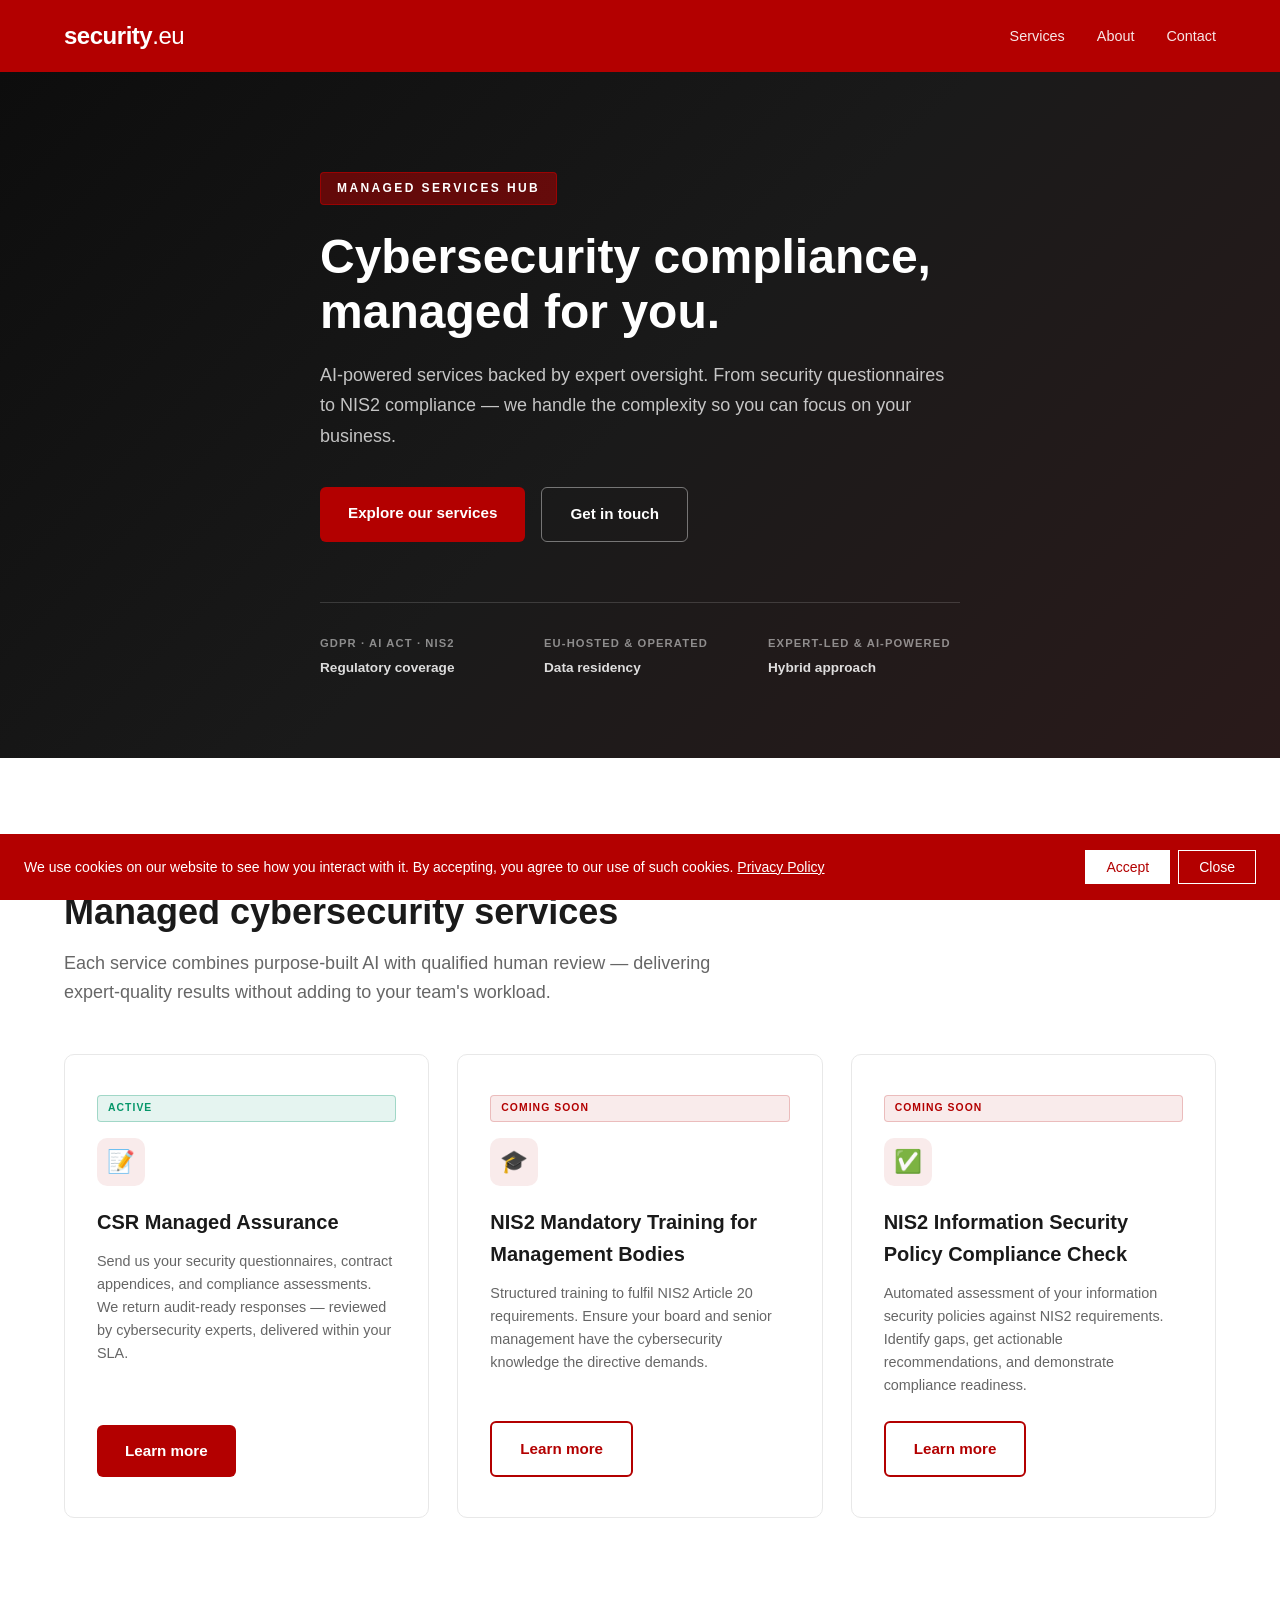
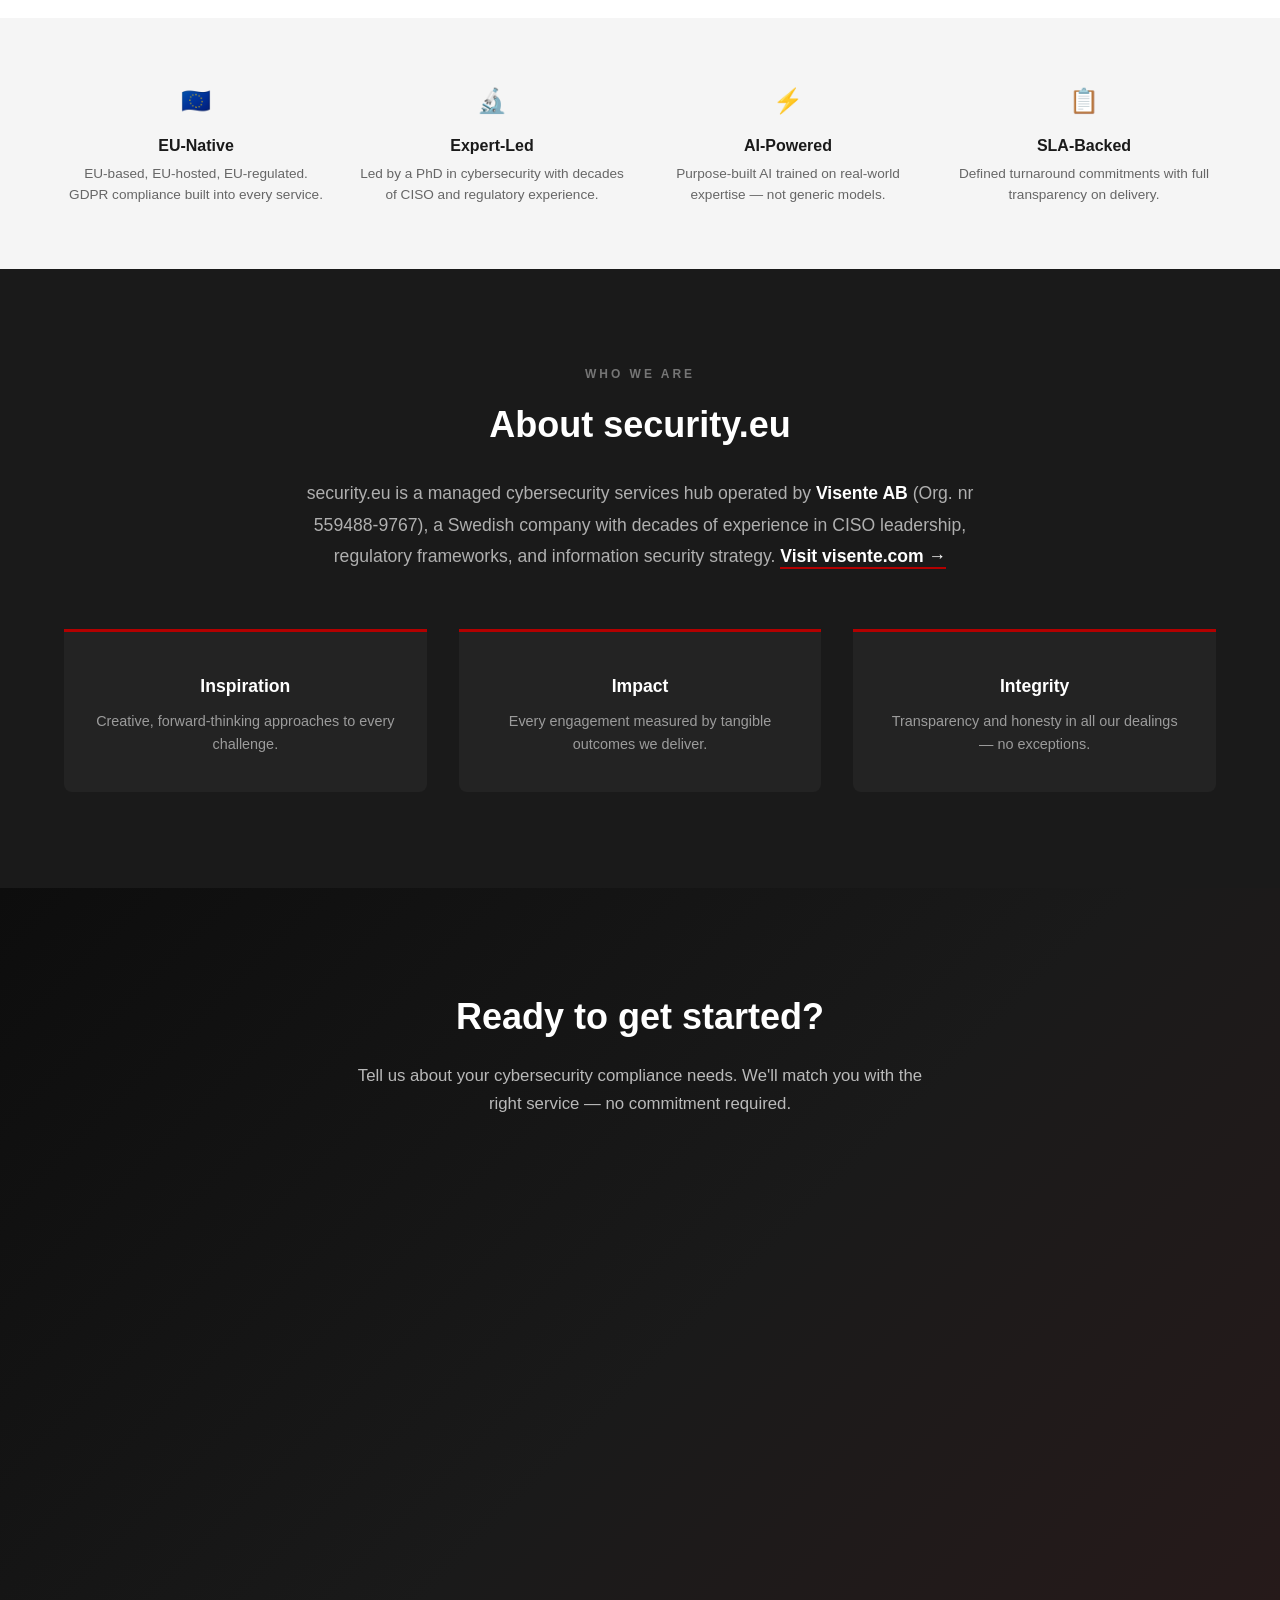
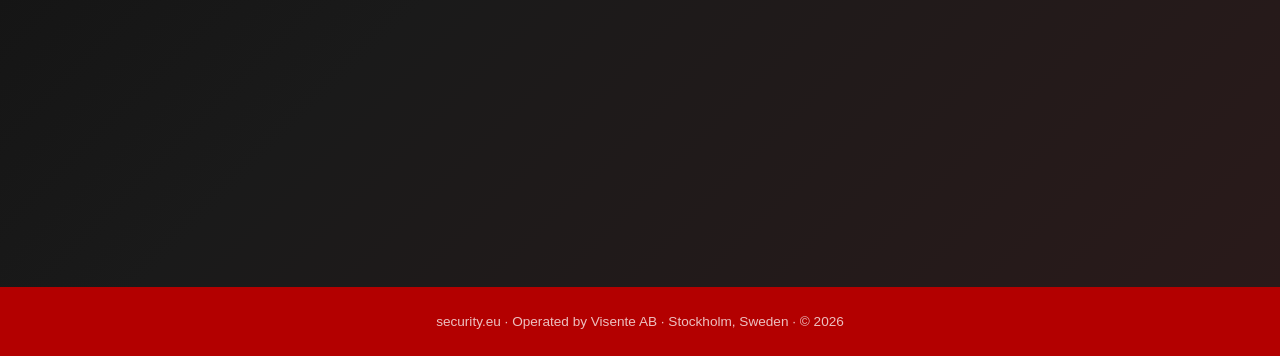
==== index.html @ b404f156 "Switch from custom form API to native Tally iframe solution - Replaced custom contact forms with Tal" ====
<!DOCTYPE html>
<html lang="en">
<head>
  <meta charset="UTF-8">
  <meta name="viewport" content="width=device-width, initial-scale=1.0">
  <title>security.eu — Managed Cybersecurity Services</title>
  <meta name="description" content="Managed cybersecurity services powered by AI and expert oversight. Security questionnaire automation, NIS2 compliance, and regulatory training. EU-native. SLA-backed.">
  <link rel="stylesheet" href="css/styles.css">
</head>
<body>

  <!-- Header -->
  <header class="header">
    <div class="container">
      <a href="/" class="logo">security<span>.eu</span></a>
      <nav>
        <ul class="nav-links">
          <li><a href="#services">Services</a></li>
          <li><a href="#about">About</a></li>
          <li><a href="#contact">Contact</a></li>
        </ul>
      </nav>
      <button class="hamburger" aria-label="Toggle menu">
        <span></span>
        <span></span>
        <span></span>
      </button>
    </div>
  </header>

  <!-- Mobile Nav -->
  <nav class="mobile-nav">
    <a href="#services">Services</a>
    <a href="#about">About</a>
    <a href="#contact">Contact</a>
  </nav>

  <!-- Hero -->
  <section class="hero">
    <div class="container">
      <div class="hero-badge">Managed Services Hub</div>
      <h1>Cybersecurity compliance,<br>managed for you.</h1>
      <p class="hero-sub">AI-powered services backed by expert oversight. From security questionnaires to NIS2 compliance — we handle the complexity so you can focus on your business.</p>
      <div class="hero-buttons">
        <a href="#services" class="btn btn-primary">Explore our services</a>
        <a href="#contact" class="btn btn-secondary">Get in touch</a>
      </div>
      <div class="hero-details">
        <div>
          <div class="hero-detail-label">GDPR &middot; AI Act &middot; NIS2</div>
          <div class="hero-detail-value">Regulatory coverage</div>
        </div>
        <div>
          <div class="hero-detail-label">EU-hosted &amp; operated</div>
          <div class="hero-detail-value">Data residency</div>
        </div>
        <div>
          <div class="hero-detail-label">Expert-led &amp; AI-powered</div>
          <div class="hero-detail-value">Hybrid approach</div>
        </div>
      </div>
    </div>
  </section>

  <!-- Services -->
  <section id="services" class="services-section">
    <div class="container">
      <div class="section-label">Our Services</div>
      <h2 class="section-title fade-in">Managed cybersecurity services</h2>
      <p class="section-subtitle fade-in">Each service combines purpose-built AI with qualified human review — delivering expert-quality results without adding to your team's workload.</p>
      <div class="services-grid" style="margin-top: 48px;">
        <!-- CSR Service -->
        <div class="service-card fade-in">
          <div class="badge badge-active">Active</div>
          <div class="service-card-icon">&#128221;</div>
          <h3>CSR Managed Assurance</h3>
          <p>Send us your security questionnaires, contract appendices, and compliance assessments. We return audit-ready responses — reviewed by cybersecurity experts, delivered within your SLA.</p>
          <a href="csr.html" class="btn btn-primary">Learn more</a>
        </div>
        <!-- NIS2 Training -->
        <div class="service-card fade-in">
          <div class="badge badge-coming-soon">Coming Soon</div>
          <div class="service-card-icon">&#127891;</div>
          <h3>NIS2 Mandatory Training for Management Bodies</h3>
          <p>Structured training to fulfil NIS2 Article 20 requirements. Ensure your board and senior management have the cybersecurity knowledge the directive demands.</p>
          <a href="nis2-training.html" class="btn btn-outline">Learn more</a>
        </div>
        <!-- NIS2 Compliance Check -->
        <div class="service-card fade-in">
          <div class="badge badge-coming-soon">Coming Soon</div>
          <div class="service-card-icon">&#9989;</div>
          <h3>NIS2 Information Security Policy Compliance Check</h3>
          <p>Automated assessment of your information security policies against NIS2 requirements. Identify gaps, get actionable recommendations, and demonstrate compliance readiness.</p>
          <a href="nis2-compliance.html" class="btn btn-outline">Learn more</a>
        </div>
      </div>
    </div>
  </section>

  <!-- Value Strip -->
  <section class="value-strip">
    <div class="container">
      <div class="value-strip-grid">
        <div class="value-strip-item fade-in">
          <div class="value-strip-icon">&#127466;&#127482;</div>
          <h3>EU-Native</h3>
          <p>EU-based, EU-hosted, EU-regulated. GDPR compliance built into every service.</p>
        </div>
        <div class="value-strip-item fade-in">
          <div class="value-strip-icon">&#128300;</div>
          <h3>Expert-Led</h3>
          <p>Led by a PhD in cybersecurity with decades of CISO and regulatory experience.</p>
        </div>
        <div class="value-strip-item fade-in">
          <div class="value-strip-icon">&#9889;</div>
          <h3>AI-Powered</h3>
          <p>Purpose-built AI trained on real-world expertise — not generic models.</p>
        </div>
        <div class="value-strip-item fade-in">
          <div class="value-strip-icon">&#128203;</div>
          <h3>SLA-Backed</h3>
          <p>Defined turnaround commitments with full transparency on delivery.</p>
        </div>
      </div>
    </div>
  </section>

  <!-- About -->
  <section id="about" class="about-section">
    <div class="container">
      <div class="about-label fade-in">WHO WE ARE</div>
      <h2 class="fade-in">About security.eu</h2>
      <p class="about-intro fade-in">security.eu is a managed cybersecurity services hub operated by <strong>Visente AB</strong> (Org. nr 559488-9767), a Swedish company with decades of experience in CISO leadership, regulatory frameworks, and information security strategy. <a href="https://www.visente.com" target="_blank" class="about-link">Visit visente.com &rarr;</a></p>
      <div class="about-values-row fade-in">
        <div class="about-value-card">
          <h4>Inspiration</h4>
          <p>Creative, forward-thinking approaches to every challenge.</p>
        </div>
        <div class="about-value-card">
          <h4>Impact</h4>
          <p>Every engagement measured by tangible outcomes we deliver.</p>
        </div>
        <div class="about-value-card">
          <h4>Integrity</h4>
          <p>Transparency and honesty in all our dealings — no exceptions.</p>
        </div>
      </div>
    </div>
  </section>

  <!-- Contact Form -->
  <section id="contact" class="contact-form-section">
    <div class="container">
      <h2 class="fade-in">Ready to get started?</h2>
      <p class="fade-in">Tell us about your cybersecurity compliance needs. We'll match you with the right service — no commitment required.</p>
      <div class="fade-in" style="max-width: 100%; margin: 0 auto;">
        <iframe data-tally-src="https://tally.so/embed/LZ0pbG" width="100%" height="600" frameborder="0" marginheight="0" marginwidth="0" style="border: none; margin-top: 20px;" title="Contact Form"></iframe>
      </div>
    </div>
  </section>
  <script async src="https://app.tally.so/widgets/embed.js"></script>

  <!-- Footer -->
  <footer class="footer">
    <div class="container">
      <span>security.eu &middot; Operated by Visente AB &middot; Stockholm, Sweden &middot; &copy; 2026</span>
    </div>
  </footer>

  <!-- Cookie Banner -->
  <div class="cookie-banner" id="cookie-banner">
    <span>We use cookies on our website to see how you interact with it. By accepting, you agree to our use of such cookies. <a href="https://www.visente.com/privacy" target="_blank">Privacy Policy</a></span>
    <div class="cookie-banner-buttons">
      <button class="cookie-accept" onclick="acceptCookies()">Accept</button>
      <button onclick="dismissCookies()">Close</button>
    </div>
  </div>
  <script>
    function acceptCookies() { localStorage.setItem('cookies_accepted', '1'); document.getElementById('cookie-banner').classList.add('hidden'); }
    function dismissCookies() { localStorage.setItem('cookies_accepted', '1'); document.getElementById('cookie-banner').classList.add('hidden'); }
    if (localStorage.getItem('cookies_accepted')) document.getElementById('cookie-banner').classList.add('hidden');
  </script>

  <script src="js/main.js"></script>
</body>
</html>
---- css/styles.css ----
/* ===== CSS Variables ===== */
:root {
  --red: #B30000;
  --red-dark: #8B0000;
  --black: #1A1A1A;
  --white: #FFFFFF;
  --gray-light: #F5F5F5;
  --gray-mid: #E8E8E8;
  --gray-text: #666666;
  --font: Arial, Helvetica, sans-serif;
  --max-width: 1200px;
  --header-height: 72px;
}

/* ===== Reset ===== */
*, *::before, *::after {
  box-sizing: border-box;
  margin: 0;
  padding: 0;
}

html {
  scroll-behavior: smooth;
  scroll-padding-top: var(--header-height);
}

body {
  font-family: var(--font);
  color: var(--black);
  line-height: 1.6;
  -webkit-font-smoothing: antialiased;
}

img {
  max-width: 100%;
  display: block;
}

a {
  color: inherit;
  text-decoration: none;
}

/* ===== Utility ===== */
.container {
  max-width: var(--max-width);
  margin: 0 auto;
  padding: 0 24px;
}

.section-label {
  font-size: 0.75rem;
  font-weight: 700;
  letter-spacing: 0.15em;
  text-transform: uppercase;
  color: var(--red);
  margin-bottom: 12px;
}

.section-title {
  font-size: 2.25rem;
  font-weight: 700;
  line-height: 1.2;
  margin-bottom: 16px;
}

.section-subtitle {
  font-size: 1.125rem;
  color: var(--gray-text);
  max-width: 680px;
  line-height: 1.6;
}

/* ===== Header ===== */
.header {
  position: fixed;
  top: 0;
  left: 0;
  right: 0;
  height: var(--header-height);
  background: var(--red);
  z-index: 1000;
  display: flex;
  align-items: center;
}

.header .container {
  display: flex;
  align-items: center;
  justify-content: space-between;
  width: 100%;
}

.logo {
  font-size: 1.5rem;
  font-weight: 700;
  color: var(--white);
  letter-spacing: -0.02em;
}

.logo span {
  font-weight: 400;
}

.nav-links {
  display: flex;
  gap: 32px;
  list-style: none;
}

.nav-links a {
  color: var(--white);
  font-size: 0.9rem;
  font-weight: 500;
  opacity: 0.9;
  transition: opacity 0.2s;
}

.nav-links a:hover {
  opacity: 1;
}

.nav-links .active {
  opacity: 1;
  border-bottom: 2px solid var(--white);
  padding-bottom: 2px;
}

/* Hamburger */
.hamburger {
  display: none;
  flex-direction: column;
  gap: 5px;
  background: none;
  border: none;
  cursor: pointer;
  padding: 4px;
}

.hamburger span {
  display: block;
  width: 24px;
  height: 2px;
  background: var(--white);
  transition: transform 0.3s, opacity 0.3s;
}

.hamburger.active span:nth-child(1) {
  transform: translateY(7px) rotate(45deg);
}

.hamburger.active span:nth-child(2) {
  opacity: 0;
}

.hamburger.active span:nth-child(3) {
  transform: translateY(-7px) rotate(-45deg);
}

/* Mobile nav */
.mobile-nav {
  display: none;
  position: fixed;
  top: var(--header-height);
  left: 0;
  right: 0;
  background: var(--red-dark);
  padding: 24px;
  z-index: 999;
}

.mobile-nav.active {
  display: block;
}

.mobile-nav a {
  display: block;
  color: var(--white);
  font-size: 1.1rem;
  padding: 12px 0;
  border-bottom: 1px solid rgba(255,255,255,0.15);
}

.mobile-nav a:last-child {
  border-bottom: none;
}

/* ===== Hero ===== */
.hero {
  margin-top: var(--header-height);
  background: linear-gradient(135deg, #0D0D0D 0%, #1A1A1A 50%, #2A1A1A 100%);
  color: var(--white);
  padding: 100px 0 80px;
  min-height: 520px;
  display: flex;
  align-items: center;
}

.hero-badge {
  display: inline-block;
  font-size: 0.75rem;
  font-weight: 700;
  letter-spacing: 0.2em;
  text-transform: uppercase;
  color: var(--white);
  background: rgba(179, 0, 0, 0.5);
  border: 1px solid rgba(179, 0, 0, 0.7);
  padding: 6px 16px;
  border-radius: 4px;
  margin-bottom: 24px;
}

.hero h1 {
  font-size: 3rem;
  font-weight: 700;
  line-height: 1.15;
  margin-bottom: 20px;
  max-width: 720px;
}

.hero-sub {
  font-size: 1.125rem;
  color: rgba(255,255,255,0.75);
  max-width: 640px;
  line-height: 1.7;
  margin-bottom: 36px;
}

.hero-buttons {
  display: flex;
  gap: 16px;
  margin-bottom: 60px;
  flex-wrap: wrap;
}

.btn {
  display: inline-block;
  font-size: 0.95rem;
  font-weight: 600;
  padding: 14px 28px;
  border-radius: 6px;
  border: none;
  cursor: pointer;
  transition: background 0.2s, transform 0.1s;
  text-align: center;
}

.btn:active {
  transform: scale(0.98);
}

.btn-primary {
  background: var(--red);
  color: var(--white);
}

.btn-primary:hover {
  background: var(--red-dark);
}

.btn-secondary {
  background: transparent;
  color: var(--white);
  border: 1px solid rgba(255,255,255,0.4);
}

.btn-secondary:hover {
  border-color: var(--white);
  background: rgba(255,255,255,0.08);
}

.btn-outline {
  background: transparent;
  color: var(--red);
  border: 2px solid var(--red);
}

.btn-outline:hover {
  background: var(--red);
  color: var(--white);
}

.hero-details {
  display: grid;
  grid-template-columns: repeat(3, 1fr);
  gap: 32px;
  border-top: 1px solid rgba(255,255,255,0.15);
  padding-top: 32px;
  max-width: 640px;
}

.hero-detail-label {
  font-size: 0.7rem;
  font-weight: 700;
  letter-spacing: 0.1em;
  text-transform: uppercase;
  color: rgba(255,255,255,0.5);
  margin-bottom: 4px;
}

.hero-detail-value {
  font-size: 0.85rem;
  color: rgba(255,255,255,0.85);
  font-weight: 600;
}

.hero-detail-desc {
  font-size: 0.75rem;
  color: rgba(255,255,255,0.45);
  margin-top: 2px;
}

/* ===== Hub Services Grid ===== */
.services-section {
  padding: 100px 0;
  background: var(--white);
}

.services-section .section-subtitle {
  margin-bottom: 48px;
}

.services-grid {
  display: grid;
  grid-template-columns: repeat(3, 1fr);
  gap: 28px;
}

.service-card {
  position: relative;
  padding: 40px 32px;
  border: 1px solid var(--gray-mid);
  border-radius: 10px;
  transition: box-shadow 0.25s, transform 0.2s;
  display: flex;
  flex-direction: column;
}

.service-card:hover {
  box-shadow: 0 8px 32px rgba(0,0,0,0.08);
  transform: translateY(-2px);
}

.service-card-icon {
  width: 48px;
  height: 48px;
  background: rgba(179, 0, 0, 0.08);
  border-radius: 10px;
  display: flex;
  align-items: center;
  justify-content: center;
  margin-bottom: 20px;
  font-size: 1.4rem;
}

.service-card h3 {
  font-size: 1.25rem;
  margin-bottom: 12px;
  color: var(--black);
}

.service-card p {
  font-size: 0.9rem;
  color: var(--gray-text);
  line-height: 1.6;
  margin-bottom: 24px;
  flex: 1;
}

.service-card .btn {
  align-self: flex-start;
}

/* Status badges */
.badge {
  display: inline-block;
  font-size: 0.65rem;
  font-weight: 700;
  letter-spacing: 0.1em;
  text-transform: uppercase;
  padding: 4px 10px;
  border-radius: 4px;
  margin-bottom: 16px;
}

.badge-active {
  background: rgba(5, 150, 105, 0.1);
  color: #059669;
  border: 1px solid rgba(5, 150, 105, 0.3);
}

.badge-coming-soon {
  background: rgba(179, 0, 0, 0.08);
  color: var(--red);
  border: 1px solid rgba(179, 0, 0, 0.2);
}

/* ===== Value Strip (hub page) ===== */
.value-strip {
  padding: 64px 0;
  background: var(--gray-light);
}

.value-strip-grid {
  display: grid;
  grid-template-columns: repeat(4, 1fr);
  gap: 32px;
  text-align: center;
}

.value-strip-item h3 {
  font-size: 1rem;
  margin-bottom: 6px;
  color: var(--black);
}

.value-strip-item p {
  font-size: 0.85rem;
  color: var(--gray-text);
  line-height: 1.5;
}

.value-strip-icon {
  font-size: 1.5rem;
  margin-bottom: 12px;
}

/* ===== Placeholder Page Hero ===== */
.placeholder-hero {
  margin-top: var(--header-height);
  background: linear-gradient(135deg, #0D0D0D 0%, #1A1A1A 50%, #2A1A1A 100%);
  color: var(--white);
  padding: 80px 0;
  text-align: center;
}

.placeholder-hero h1 {
  font-size: 2.5rem;
  font-weight: 700;
  line-height: 1.2;
  margin-bottom: 20px;
  max-width: 700px;
  margin-left: auto;
  margin-right: auto;
}

.placeholder-hero .hero-sub {
  max-width: 560px;
  margin-left: auto;
  margin-right: auto;
}

.placeholder-content {
  padding: 80px 0;
  background: var(--white);
}

.placeholder-content .container {
  max-width: 720px;
}

.placeholder-features {
  list-style: none;
  margin: 32px 0 40px;
}

.placeholder-features li {
  font-size: 1rem;
  color: var(--gray-text);
  padding: 12px 0;
  border-bottom: 1px solid var(--gray-mid);
  padding-left: 28px;
  position: relative;
}

.placeholder-features li::before {
  content: "\2713";
  position: absolute;
  left: 0;
  color: var(--red);
  font-weight: 700;
}

.placeholder-cta {
  padding: 80px 0;
  background: var(--gray-light);
  text-align: center;
}

.placeholder-cta h2 {
  font-size: 1.75rem;
  margin-bottom: 12px;
}

.placeholder-cta p {
  font-size: 1rem;
  color: var(--gray-text);
  max-width: 500px;
  margin: 0 auto 28px;
  line-height: 1.6;
}

/* ===== Breadcrumb ===== */
.breadcrumb {
  margin-top: var(--header-height);
  padding: 16px 0;
  background: var(--gray-light);
  font-size: 0.8rem;
  color: var(--gray-text);
}

.breadcrumb a {
  color: var(--red);
}

.breadcrumb a:hover {
  text-decoration: underline;
}

.breadcrumb span {
  margin: 0 8px;
  opacity: 0.5;
}

/* Hero after breadcrumb has no margin-top */
.breadcrumb + .hero,
.breadcrumb + .placeholder-hero {
  margin-top: 0;
}

/* ===== How It Works ===== */
.how-it-works {
  padding: 100px 0;
  background: var(--white);
}

.steps-grid {
  display: grid;
  grid-template-columns: repeat(4, 1fr);
  gap: 32px;
  margin-top: 48px;
}

.step-card {
  padding: 32px 24px;
  border: 1px solid var(--gray-mid);
  border-radius: 8px;
  transition: box-shadow 0.2s;
}

.step-card:hover {
  box-shadow: 0 4px 20px rgba(0,0,0,0.06);
}

.step-number {
  font-size: 0.8rem;
  font-weight: 700;
  color: var(--red);
  margin-bottom: 16px;
}

.step-card h3 {
  font-size: 1.25rem;
  margin-bottom: 12px;
}

.step-card p {
  font-size: 0.9rem;
  color: var(--gray-text);
  line-height: 1.6;
}

/* ===== Our Approach ===== */
.approach {
  padding: 100px 0;
  background: var(--gray-light);
}

.approach-intro {
  font-size: 1.05rem;
  color: var(--gray-text);
  max-width: 720px;
  margin-bottom: 48px;
  line-height: 1.7;
}

.approach-blocks {
  display: grid;
  gap: 40px;
  margin-bottom: 56px;
}

.approach-block h3 {
  font-size: 1.2rem;
  margin-bottom: 10px;
  color: var(--black);
}

.approach-block p {
  font-size: 0.95rem;
  color: var(--gray-text);
  line-height: 1.7;
  max-width: 800px;
}

.expert-card {
  background: var(--white);
  border-radius: 8px;
  padding: 40px;
  border-left: 4px solid var(--red);
}

.expert-card-label {
  font-size: 0.7rem;
  font-weight: 700;
  letter-spacing: 0.15em;
  text-transform: uppercase;
  color: var(--red);
  margin-bottom: 12px;
}

.expert-card h3 {
  font-size: 1.4rem;
  margin-bottom: 12px;
}

.expert-card p {
  font-size: 0.95rem;
  color: var(--gray-text);
  line-height: 1.7;
}

/* ===== Why Security.eu ===== */
.why-us {
  padding: 100px 0;
  background: var(--white);
}

.why-us .section-subtitle {
  margin-bottom: 48px;
}

.value-grid {
  display: grid;
  grid-template-columns: repeat(3, 1fr);
  gap: 24px;
}

.value-card {
  padding: 32px;
  border: 1px solid var(--gray-mid);
  border-radius: 8px;
  transition: box-shadow 0.2s;
}

.value-card:hover {
  box-shadow: 0 4px 20px rgba(0,0,0,0.06);
}

.value-card h3 {
  font-size: 1.1rem;
  margin-bottom: 10px;
  color: var(--black);
}

.value-card p {
  font-size: 0.9rem;
  color: var(--gray-text);
  line-height: 1.6;
}

/* ===== Comparison Table ===== */
.comparison {
  padding: 100px 0;
  background: var(--gray-light);
}

.comparison-table-wrap {
  margin-top: 48px;
  overflow-x: auto;
}

.comparison-table {
  width: 100%;
  border-collapse: collapse;
  min-width: 600px;
}

.comparison-table th,
.comparison-table td {
  padding: 16px 20px;
  text-align: left;
  font-size: 0.9rem;
  border-bottom: 1px solid var(--gray-mid);
}

.comparison-table thead th {
  background: var(--black);
  color: var(--white);
  font-weight: 600;
  font-size: 0.85rem;
  letter-spacing: 0.02em;
}

.comparison-table thead th:first-child {
  border-radius: 8px 0 0 0;
}

.comparison-table thead th:last-child {
  border-radius: 0 8px 0 0;
}

.comparison-table tbody tr:hover {
  background: rgba(0,0,0,0.02);
}

.comparison-table td:first-child {
  font-weight: 600;
  color: var(--black);
}

.comparison-table .check {
  color: var(--red);
  font-weight: 700;
}

.comparison-table .competitor {
  color: var(--gray-text);
}

/* ===== What We Cover ===== */
.coverage {
  padding: 100px 0;
  background: var(--white);
}

.coverage-grid {
  display: grid;
  grid-template-columns: repeat(3, 1fr);
  gap: 24px;
  margin-top: 48px;
}

.coverage-card {
  padding: 28px;
  background: var(--gray-light);
  border-radius: 8px;
  border-left: 3px solid var(--red);
}

.coverage-card h3 {
  font-size: 1.05rem;
  margin-bottom: 8px;
}

.coverage-card p {
  font-size: 0.85rem;
  color: var(--gray-text);
  line-height: 1.5;
}

/* ===== CTA Section ===== */
.cta-section {
  padding: 100px 0;
  background: linear-gradient(135deg, #0D0D0D 0%, #1A1A1A 50%, #2A1A1A 100%);
  color: var(--white);
  text-align: center;
}

.cta-section h2 {
  font-size: 2.25rem;
  margin-bottom: 16px;
}

.cta-section p {
  font-size: 1.05rem;
  color: rgba(255,255,255,0.7);
  max-width: 600px;
  margin: 0 auto 36px;
  line-height: 1.7;
}

.cta-section .btn-primary {
  font-size: 1.05rem;
  padding: 16px 36px;
}

.cta-contact {
  margin-top: 24px;
  font-size: 0.85rem;
  color: rgba(255,255,255,0.45);
}

.cta-contact a {
  color: rgba(255,255,255,0.65);
}

.cta-contact a:hover {
  color: var(--white);
}

/* ===== Contact Form ===== */
.contact-form-section {
  padding: 100px 0;
  background: linear-gradient(135deg, #0D0D0D 0%, #1A1A1A 50%, #2A1A1A 100%);
  color: var(--white);
}

.contact-form-section h2 {
  font-size: 2.25rem;
  margin-bottom: 16px;
  text-align: center;
}

.contact-form-section > .container > p {
  font-size: 1.05rem;
  color: rgba(255,255,255,0.7);
  max-width: 600px;
  margin: 0 auto 40px;
  line-height: 1.7;
  text-align: center;
}

.contact-form {
  max-width: 600px;
  margin: 0 auto;
}

.form-row {
  display: grid;
  grid-template-columns: 1fr 1fr;
  gap: 16px;
}

.form-group {
  margin-bottom: 20px;
}

.form-group label {
  display: block;
  font-size: 0.85rem;
  font-weight: 600;
  margin-bottom: 6px;
  color: rgba(255,255,255,0.85);
}

.form-group label .optional {
  font-weight: 400;
  color: rgba(255,255,255,0.4);
  font-size: 0.8rem;
}

.form-group input,
.form-group select,
.form-group textarea {
  width: 100%;
  padding: 12px 16px;
  font-size: 0.95rem;
  font-family: var(--font);
  background: rgba(255,255,255,0.08);
  border: 1px solid rgba(255,255,255,0.2);
  border-radius: 6px;
  color: var(--white);
  transition: border-color 0.2s, background 0.2s;
}

.form-group input::placeholder,
.form-group textarea::placeholder {
  color: rgba(255,255,255,0.3);
}

.form-group input:focus,
.form-group select:focus,
.form-group textarea:focus {
  outline: none;
  border-color: var(--red);
  background: rgba(255,255,255,0.12);
}

.form-group select {
  appearance: none;
  background-image: url("data:image/svg+xml,%3Csvg xmlns='http://www.w3.org/2000/svg' width='12' height='8' fill='rgba(255,255,255,0.5)'%3E%3Cpath d='M6 8L0 0h12z'/%3E%3C/svg%3E");
  background-repeat: no-repeat;
  background-position: right 16px center;
  padding-right: 40px;
  cursor: pointer;
}

.form-group select option {
  background: var(--black);
  color: var(--white);
}

.form-group textarea {
  resize: vertical;
  min-height: 120px;
}

.contact-form .btn-primary {
  font-size: 1.05rem;
  padding: 16px 36px;
  width: 100%;
}

.form-success {
  text-align: center;
  padding: 48px 0;
}

.form-success h3 {
  font-size: 1.5rem;
  margin-bottom: 12px;
}

.form-success p {
  color: rgba(255,255,255,0.7);
  font-size: 1rem;
}

.form-note {
  margin-top: 16px;
  font-size: 0.8rem;
  color: rgba(255,255,255,0.4);
  text-align: center;
}

.form-note a {
  color: rgba(255,255,255,0.6);
}

.form-note a:hover {
  color: var(--white);
}

/* ===== Footer ===== */
.footer {
  background: var(--red);
  color: var(--white);
  padding: 24px 0;
  text-align: center;
  font-size: 0.85rem;
}

.footer span {
  opacity: 0.75;
}

/* ===== Scroll Animations ===== */
.fade-in {
  opacity: 0;
  transform: translateY(24px);
  transition: opacity 0.6s ease, transform 0.6s ease;
}

.fade-in.visible {
  opacity: 1;
  transform: translateY(0);
}

/* ===== Responsive ===== */
@media (max-width: 1024px) {
  .steps-grid {
    grid-template-columns: repeat(2, 1fr);
  }

  .value-grid {
    grid-template-columns: repeat(2, 1fr);
  }

  .coverage-grid {
    grid-template-columns: repeat(2, 1fr);
  }

  .services-grid {
    grid-template-columns: repeat(2, 1fr);
  }

  .value-strip-grid {
    grid-template-columns: repeat(2, 1fr);
    gap: 24px;
  }
}

@media (max-width: 768px) {
  .nav-links {
    display: none;
  }

  .hamburger {
    display: flex;
  }

  .hero {
    padding: 60px 0;
    min-height: auto;
  }

  .hero h1 {
    font-size: 2rem;
  }

  .hero-details {
    grid-template-columns: repeat(3, 1fr);
    gap: 16px;
  }

  .section-title {
    font-size: 1.75rem;
  }

  .steps-grid {
    grid-template-columns: 1fr;
  }

  .value-grid {
    grid-template-columns: 1fr;
  }

  .coverage-grid {
    grid-template-columns: 1fr;
  }

  .services-grid {
    grid-template-columns: 1fr;
  }

  .value-strip-grid {
    grid-template-columns: 1fr;
  }

  .hero-buttons {
    flex-direction: column;
  }

  .hero-buttons .btn {
    width: 100%;
  }

  .cta-section h2 {
    font-size: 1.75rem;
  }

  .expert-card {
    padding: 24px;
  }

  .placeholder-hero h1 {
    font-size: 1.75rem;
  }

  .how-it-works,
  .approach,
  .why-us,
  .comparison,
  .coverage,
  .cta-section,
  .services-section {
    padding: 64px 0;
  }

  .placeholder-hero,
  .placeholder-content,
  .placeholder-cta {
    padding: 48px 0;
  }

  .form-row {
    grid-template-columns: 1fr;
  }

  .contact-form-section h2 {
    font-size: 1.75rem;
  }

  .contact-form-section {
    padding: 64px 0;
  }
}

/* ===== About Section ===== */
.about-section {
  background: var(--black);
  padding: 96px 0;
  color: var(--white);
  text-align: center;
}

.about-label {
  font-size: 0.75rem;
  font-weight: 700;
  letter-spacing: 3px;
  text-transform: uppercase;
  color: rgba(255, 255, 255, 0.4);
  margin-bottom: 12px;
}

.about-section h2 {
  font-size: 2.25rem;
  margin-bottom: 24px;
  color: var(--white);
}

.about-intro {
  font-size: 1.1rem;
  line-height: 1.8;
  color: rgba(255, 255, 255, 0.65);
  max-width: 720px;
  margin: 0 auto 56px;
}

.about-intro strong {
  color: var(--white);
}

.about-link {
  color: var(--white);
  font-weight: 600;
  text-decoration: none;
  border-bottom: 2px solid var(--red);
  padding-bottom: 1px;
  transition: color 0.2s;
}

.about-link:hover {
  color: var(--red);
}

.about-values-row {
  display: grid;
  grid-template-columns: repeat(3, 1fr);
  gap: 32px;
}

.about-value-card {
  background: rgba(255, 255, 255, 0.04);
  border-top: 3px solid var(--red);
  padding: 40px 32px 36px;
  border-radius: 0 0 8px 8px;
  text-align: center;
}

.about-value-card h4 {
  font-size: 1.1rem;
  font-weight: 700;
  margin-bottom: 10px;
  color: var(--white);
}

.about-value-card p {
  font-size: 0.9rem;
  line-height: 1.6;
  color: rgba(255, 255, 255, 0.55);
  margin: 0;
}

@media (max-width: 768px) {
  .about-values-row {
    grid-template-columns: 1fr;
    gap: 20px;
  }
}

/* ===== Cookie Banner ===== */
.cookie-banner {
  position: fixed;
  bottom: 0;
  left: 0;
  right: 0;
  background: var(--red);
  color: var(--white);
  padding: 16px 24px;
  display: flex;
  align-items: center;
  justify-content: space-between;
  gap: 16px;
  z-index: 9999;
  font-size: 0.875rem;
}

.cookie-banner a {
  color: var(--white);
  text-decoration: underline;
}

.cookie-banner-buttons {
  display: flex;
  gap: 8px;
  flex-shrink: 0;
}

.cookie-banner-buttons button {
  padding: 8px 20px;
  border: 1px solid var(--white);
  background: transparent;
  color: var(--white);
  font-size: 0.875rem;
  cursor: pointer;
  font-family: var(--font);
}

.cookie-banner-buttons .cookie-accept {
  background: var(--white);
  color: var(--red);
}

.cookie-banner.hidden {
  display: none;
}

@media (max-width: 600px) {
  .cookie-banner {
    flex-direction: column;
    text-align: center;
  }
}
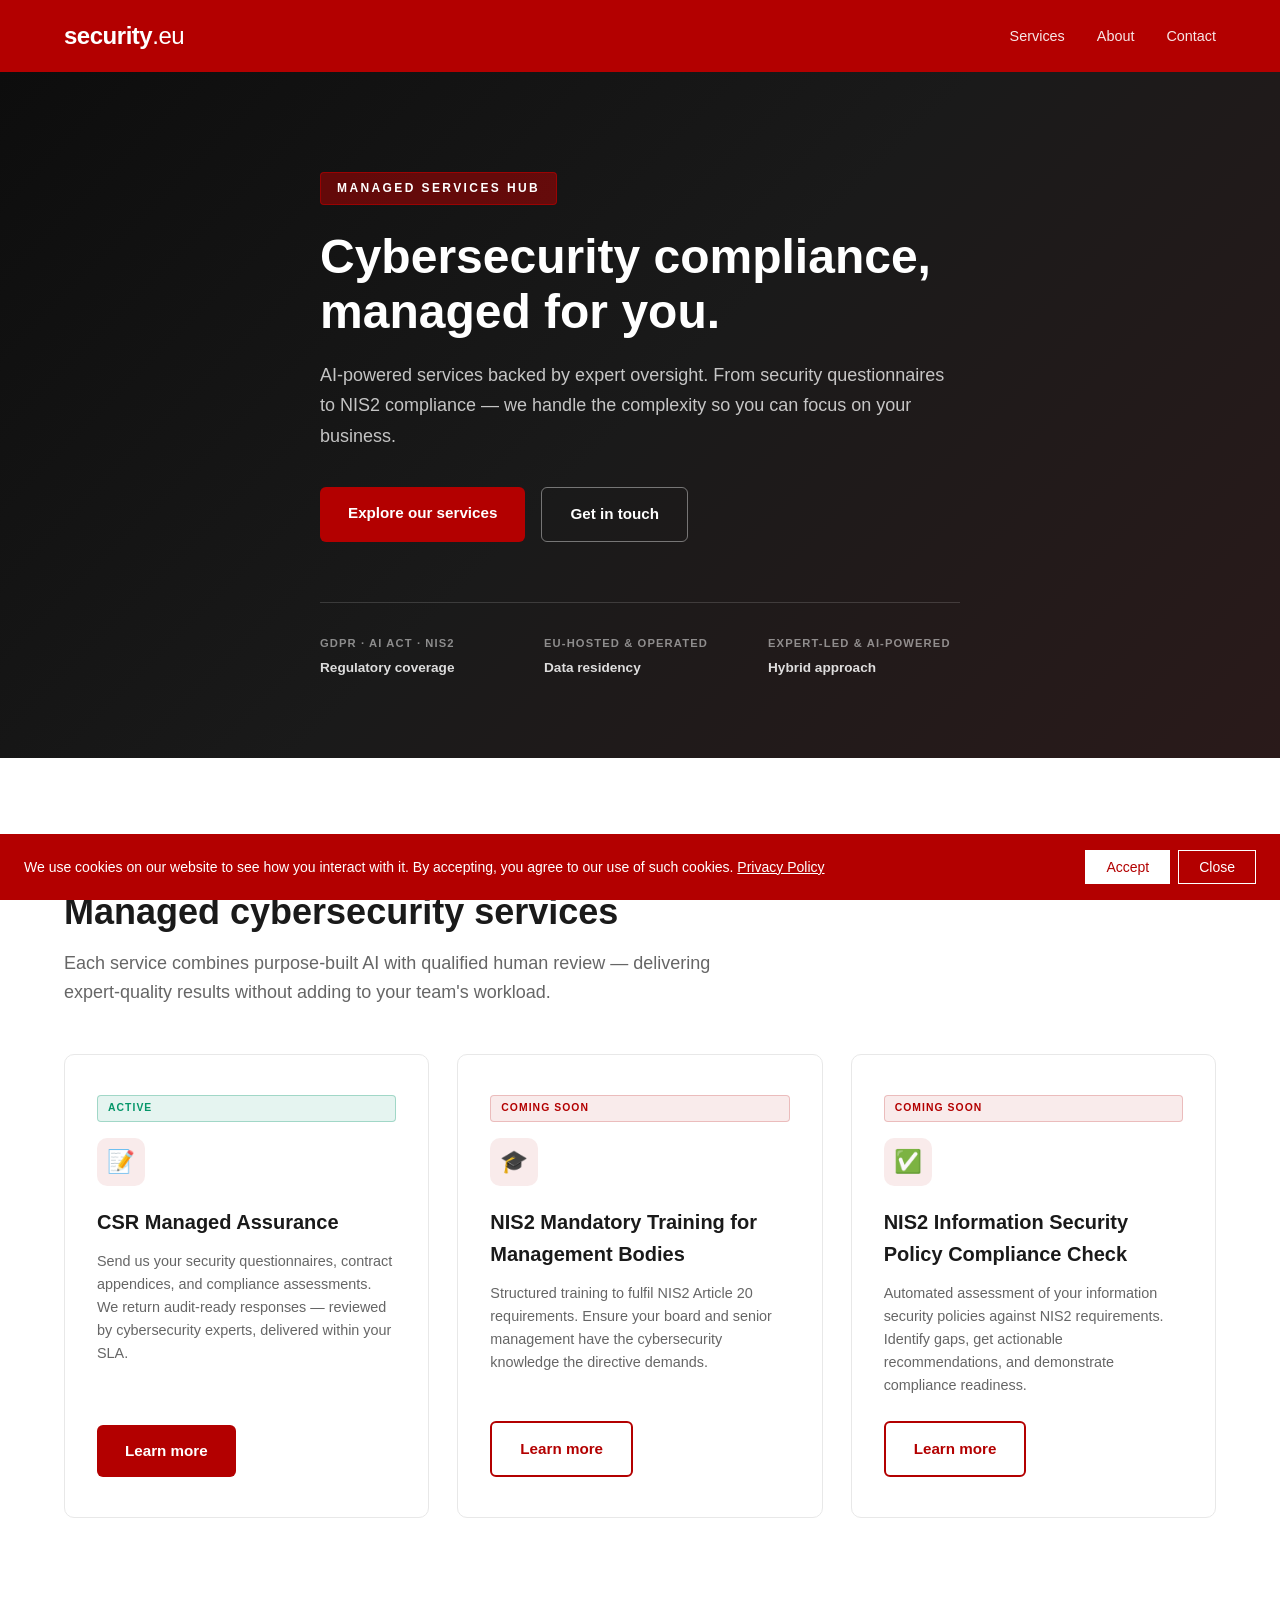
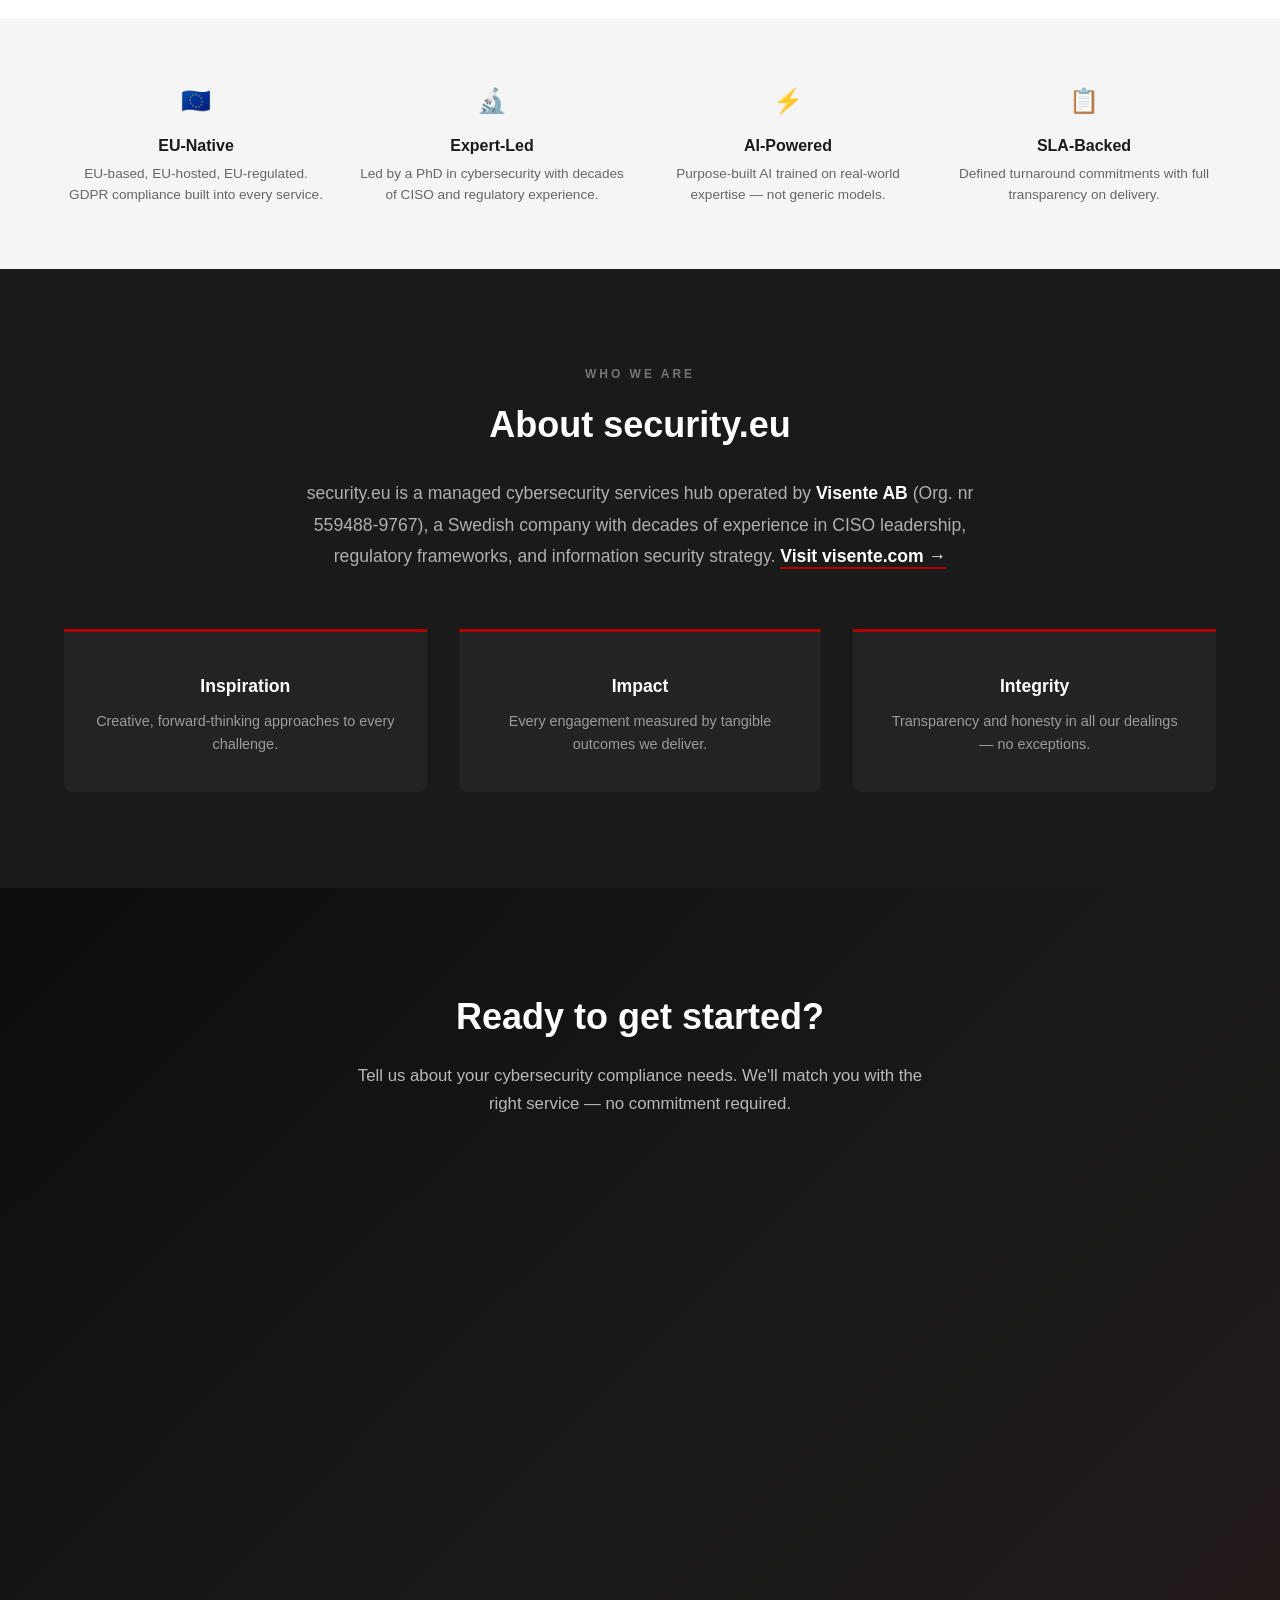
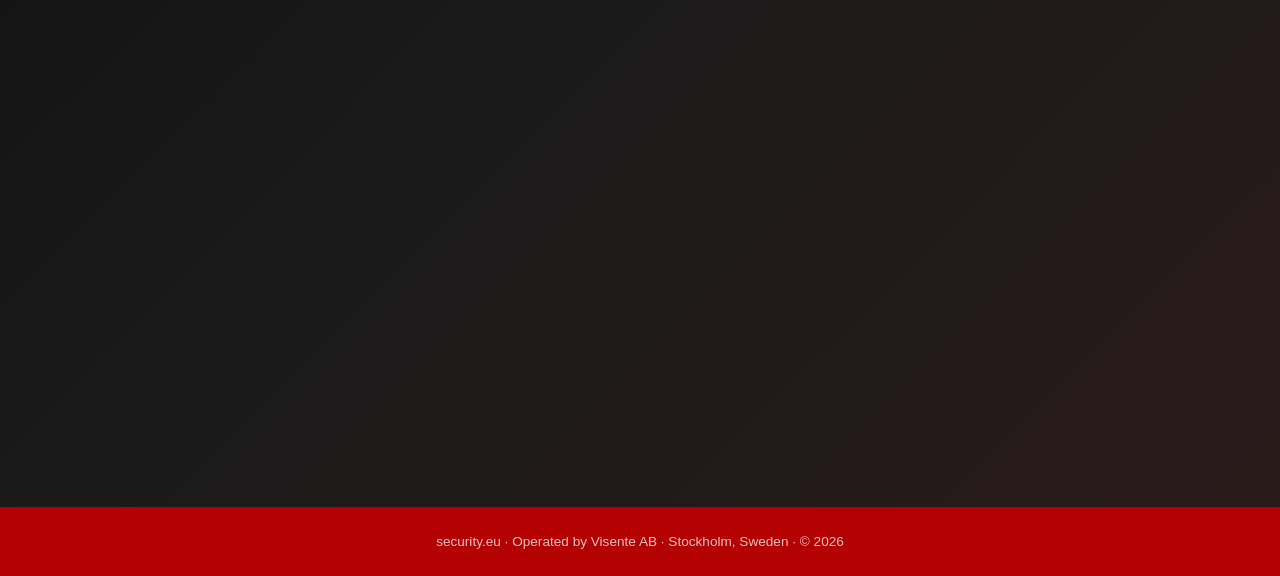
==== commit 332c7137: "Style Tally form for dark theme - Add transparentBackground=1 to remove white form background - Add " ====
--- a/index.html
+++ b/index.html
@@ -5,7 +5,76 @@
   <meta name="viewport" content="width=device-width, initial-scale=1.0">
   <title>security.eu — Managed Cybersecurity Services</title>
   <meta name="description" content="Managed cybersecurity services powered by AI and expert oversight. Security questionnaire automation, NIS2 compliance, and regulatory training. EU-native. SLA-backed.">
+  <meta name="robots" content="index, follow">
+  <meta name="language" content="English">
+  <meta name="author" content="security.eu">
+  <link rel="canonical" href="https://security.eu/">
+  <meta property="og:type" content="website">
+  <meta property="og:title" content="security.eu — Managed Cybersecurity Services">
+  <meta property="og:description" content="Managed cybersecurity services powered by AI and expert oversight. Security questionnaire automation, NIS2 compliance, and regulatory training. EU-native. SLA-backed.">
+  <meta property="og:url" content="https://security.eu/">
+  <meta name="twitter:card" content="summary_large_image">
+  <meta name="twitter:title" content="security.eu — Managed Cybersecurity Services">
+  <meta name="twitter:description" content="Managed cybersecurity services powered by AI and expert oversight.">
   <link rel="stylesheet" href="css/styles.css">
+
+  <!-- Structured Data for AI Agents and Search Engines -->
+  <script type="application/ld+json">
+  {
+    "@context": "https://schema.org",
+    "@type": "Organization",
+    "name": "security.eu",
+    "url": "https://security.eu",
+    "description": "Managed cybersecurity services powered by AI and expert oversight. EU-native compliance solutions.",
+    "areaServed": "EU",
+    "contactPoint": {
+      "@type": "ContactPoint",
+      "contactType": "Customer Service",
+      "url": "https://security.eu/#contact"
+    },
+    "hasOfferingDescription": [
+      {
+        "@type": "Service",
+        "name": "CSR Managed Assurance",
+        "description": "Expert-led, AI-powered responses to security questionnaires, contract appendices, and compliance assessments. Covers security requirement responses and vendor assessments.",
+        "url": "https://security.eu/csr.html",
+        "areaServed": "EU",
+        "serviceType": "Compliance & Assessment",
+        "offers": {
+          "@type": "AggregateOffer",
+          "priceCurrency": "EUR",
+          "availability": "https://schema.org/InStock"
+        }
+      },
+      {
+        "@type": "Service",
+        "name": "NIS2 Mandatory Training",
+        "description": "Structured cybersecurity training for boards and senior management to fulfill NIS2 Article 20 requirements. Covers governance, risk management, and regulatory compliance.",
+        "url": "https://security.eu/nis2-training.html",
+        "areaServed": "EU",
+        "serviceType": "Training & Education",
+        "offers": {
+          "@type": "AggregateOffer",
+          "priceCurrency": "EUR",
+          "availability": "https://schema.org/PreOrder"
+        }
+      },
+      {
+        "@type": "Service",
+        "name": "NIS2 Policy Compliance Check",
+        "description": "Automated assessment of information security policies against NIS2 requirements. Identifies gaps and demonstrates compliance readiness.",
+        "url": "https://security.eu/nis2-compliance.html",
+        "areaServed": "EU",
+        "serviceType": "Compliance & Assessment",
+        "offers": {
+          "@type": "AggregateOffer",
+          "priceCurrency": "EUR",
+          "availability": "https://schema.org/PreOrder"
+        }
+      }
+    ]
+  }
+  </script>
 </head>
 <body>
 
@@ -154,11 +223,10 @@
       <h2 class="fade-in">Ready to get started?</h2>
       <p class="fade-in">Tell us about your cybersecurity compliance needs. We'll match you with the right service — no commitment required.</p>
       <div class="fade-in" style="max-width: 100%; margin: 0 auto;">
-        <iframe data-tally-src="https://tally.so/embed/LZ0pbG" width="100%" height="600" frameborder="0" marginheight="0" marginwidth="0" style="border: none; margin-top: 20px;" title="Contact Form"></iframe>
-      </div>
-    </div>
-  </section>
-  <script async src="https://app.tally.so/widgets/embed.js"></script>
+        <iframe src="https://tally.so/embed/LZ0pbG?alignLeft=1&hideTitle=1&transparentBackground=1&dynamicHeight=1" width="100%" height="820" frameborder="0" marginheight="0" marginwidth="0" style="border: none; margin-top: 20px;" title="Contact Form"></iframe>
+      </div>
+    </div>
+  </section>
 
   <!-- Footer -->
   <footer class="footer">
